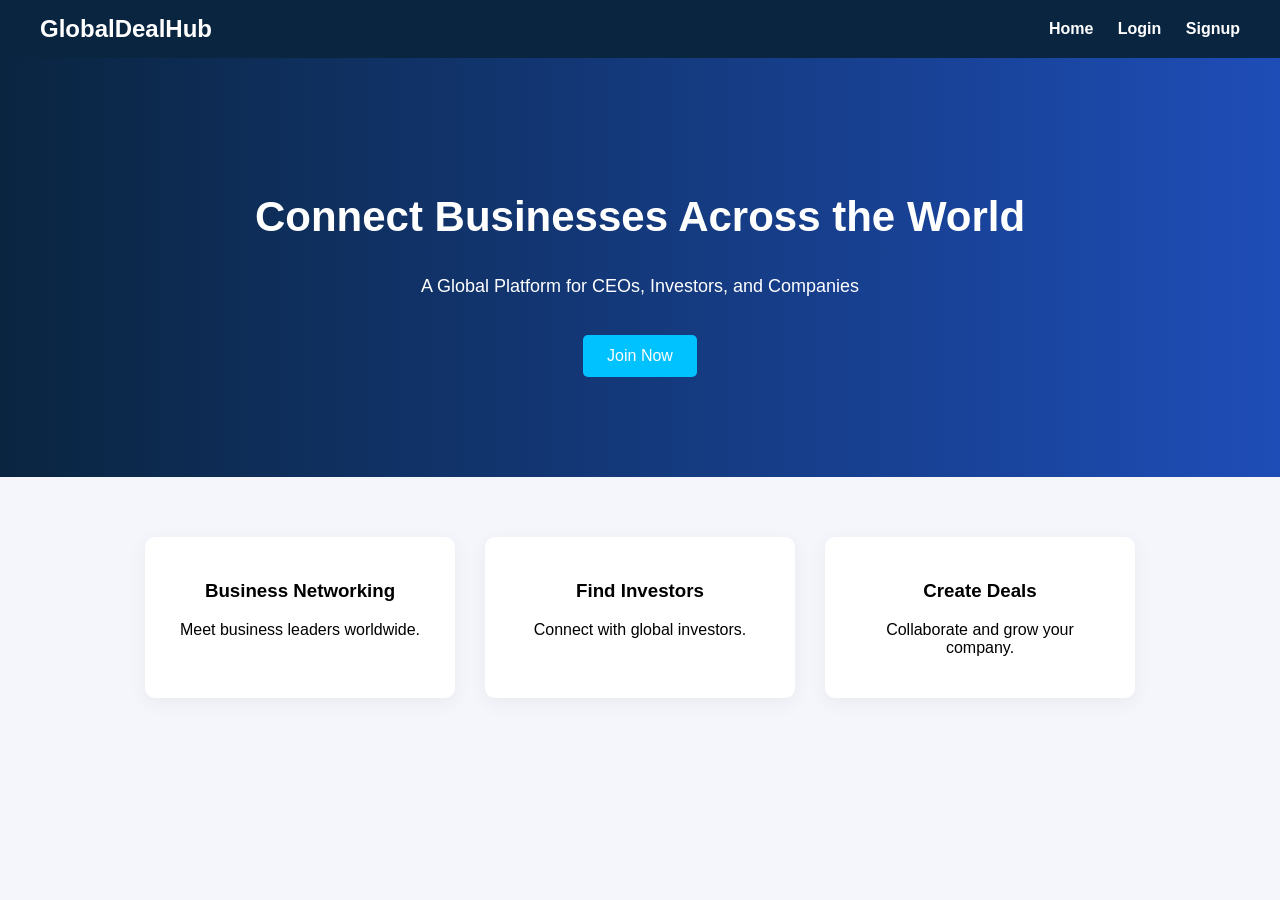
==== index.html @ 50717a5d "Add files via upload GlobalDealHub full platform" ====
<!DOCTYPE html>
<html>
<head>
<title>GlobalDealHub</title>
<link rel="stylesheet" href="style.css">
</head>

<body>

<header>
<div class="logo">GlobalDealHub</div>

<nav>
<a href="index.html">Home</a>
<a href="login.html">Login</a>
<a href="signup.html">Signup</a>
</nav>
</header>

<section class="hero">
<h1>Connect Businesses Across the World</h1>
<p>A Global Platform for CEOs, Investors, and Companies</p>

<a class="btn" href="signup.html">Join Now</a>
</section>

<section class="features">

<div class="card">
<h3>Business Networking</h3>
<p>Meet business leaders worldwide.</p>
</div>

<div class="card">
<h3>Find Investors</h3>
<p>Connect with global investors.</p>
</div>

<div class="card">
<h3>Create Deals</h3>
<p>Collaborate and grow your company.</p>
</div>

</section>

</body>
</html>
---- style.css ----
body {
    margin: 0;
    font-family: Arial, sans-serif;
    background-color: #f4f6fb;
}

/* Header */

header {
    background: #0a2540;
    padding: 15px 40px;
    display: flex;
    justify-content: space-between;
    align-items: center;
    color: white;
}

.logo {
    font-size: 24px;
    font-weight: bold;
}

nav a {
    color: white;
    text-decoration: none;
    margin-left: 20px;
    font-weight: bold;
}

/* Hero Section */

.hero {
    text-align: center;
    padding: 100px 20px;
    background: linear-gradient(to right, #0a2540, #1e4db7);
    color: white;
}

.hero h1 {
    font-size: 42px;
}

.hero p {
    font-size: 18px;
}

.btn {
    margin-top: 20px;
    padding: 12px 24px;
    background: #00c2ff;
    border-radius: 5px;
    color: white;
    text-decoration: none;
    display: inline-block;
}

/* Features */

.features {
    display: flex;
    justify-content: center;
    gap: 30px;
    padding: 60px;
}

.card {
    background: white;
    padding: 25px;
    border-radius: 10px;
    width: 260px;
    text-align: center;
    box-shadow: 0 5px 20px rgba(0,0,0,0.05);
}

/* Auth Pages */

.form-container {
    width: 350px;
    margin: 100px auto;
    background: white;
    padding: 30px;
    border-radius: 10px;
    box-shadow: 0 10px 30px rgba(0,0,0,0.1);
}

input {
    width: 100%;
    padding: 12px;
    margin-top: 10px;
    margin-bottom: 15px;
}

button {
    width: 100%;
    padding: 12px;
    background: #1e4db7;
    color: white;
    border: none;
    cursor: pointer;
}

/* Dashboard */

.dashboard {
    padding: 40px;
}

.dashboard h2 {
    margin-bottom: 20px;
}

.deal-box {
    background: white;
    padding: 20px;
    margin-bottom: 15px;
    border-radius: 8px;
}
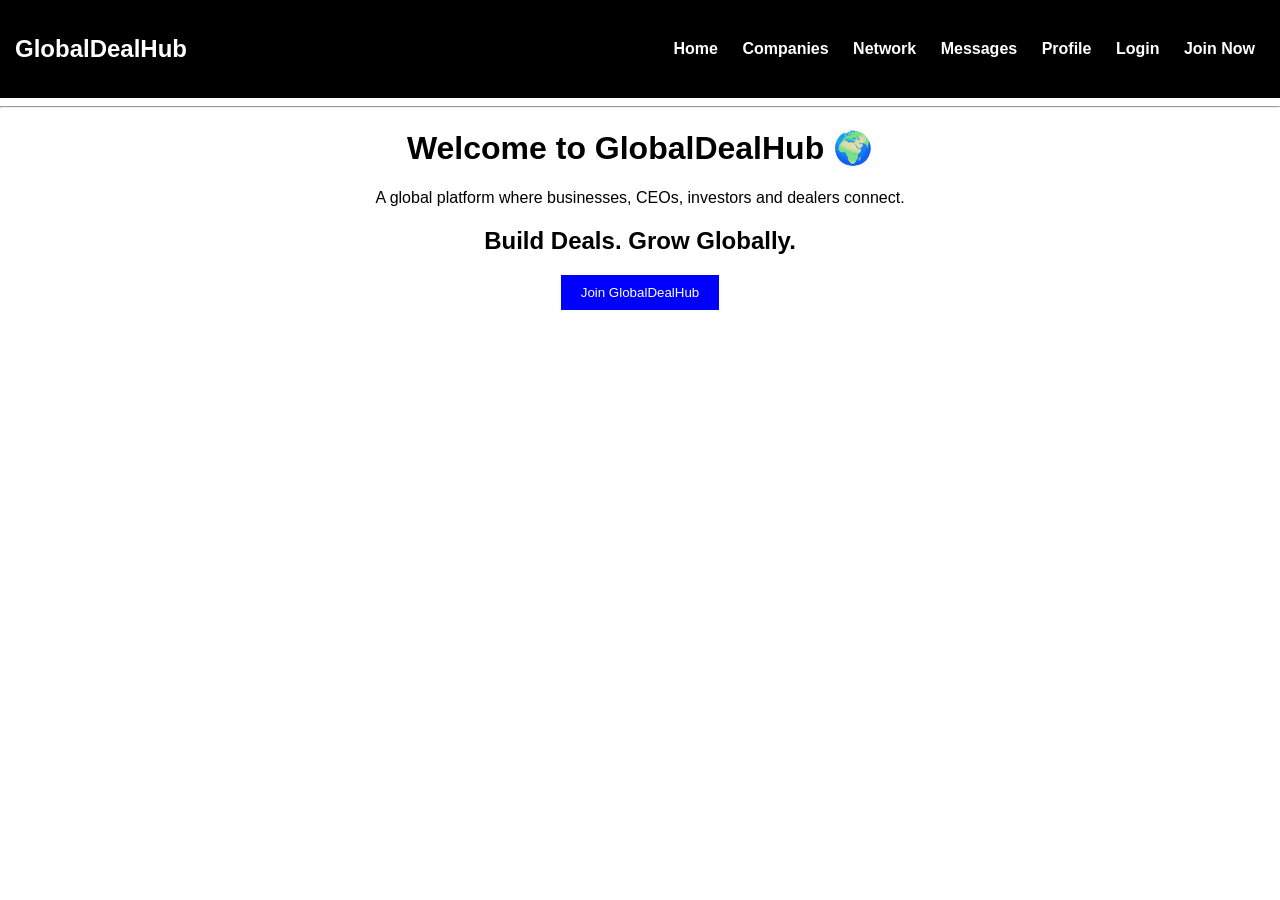
==== commit bc6d8670: "Add files via upload Professional navigation added" ====
--- a/index.html
+++ b/index.html
@@ -7,41 +7,33 @@
 
 <body>
 
-<header>
-<div class="logo">GlobalDealHub</div>
+<!-- Navigation Bar -->
+<nav class="navbar">
+<h2>GlobalDealHub</h2>
 
-<nav>
+<div class="nav-links">
 <a href="index.html">Home</a>
+<a href="companies.html">Companies</a>
+<a href="network.html">Network</a>
+<a href="messages.html">Messages</a>
+<a href="profile.html">Profile</a>
 <a href="login.html">Login</a>
-<a href="signup.html">Signup</a>
+<a href="signup.html">Join Now</a>
+</div>
 </nav>
-</header>
 
-<section class="hero">
-<h1>Connect Businesses Across the World</h1>
-<p>A Global Platform for CEOs, Investors, and Companies</p>
+<hr>
 
-<a class="btn" href="signup.html">Join Now</a>
-</section>
+<h1>Welcome to GlobalDealHub 🌍</h1>
+<p>A global platform where businesses, CEOs, investors and dealers connect.</p>
 
-<section class="features">
+<h2>Build Deals. Grow Globally.</h2>
 
-<div class="card">
-<h3>Business Networking</h3>
-<p>Meet business leaders worldwide.</p>
-</div>
+<a href="signup.html">
+<button>Join GlobalDealHub</button>
+</a>
 
-<div class="card">
-<h3>Find Investors</h3>
-<p>Connect with global investors.</p>
-</div>
-
-<div class="card">
-<h3>Create Deals</h3>
-<p>Collaborate and grow your company.</p>
-</div>
-
-</section>
+<script src="script.js"></script>
 
 </body>
 </html>
--- a/style.css
+++ b/style.css
@@ -1,117 +1,40 @@
 body {
-    margin: 0;
-    font-family: Arial, sans-serif;
-    background-color: #f4f6fb;
+font-family: Arial, sans-serif;
+margin: 0;
+padding: 0;
+text-align: center;
 }
 
-/* Header */
-
-header {
-    background: #0a2540;
-    padding: 15px 40px;
-    display: flex;
-    justify-content: space-between;
-    align-items: center;
-    color: white;
+.navbar {
+background: black;
+color: white;
+padding: 15px;
+display: flex;
+justify-content: space-between;
+align-items: center;
 }
 
-.logo {
-    font-size: 24px;
-    font-weight: bold;
-}
-
-nav a {
-    color: white;
-    text-decoration: none;
-    margin-left: 20px;
-    font-weight: bold;
-}
-
-/* Hero Section */
-
-.hero {
-    text-align: center;
-    padding: 100px 20px;
-    background: linear-gradient(to right, #0a2540, #1e4db7);
-    color: white;
-}
-
-.hero h1 {
-    font-size: 42px;
-}
-
-.hero p {
-    font-size: 18px;
-}
-
-.btn {
-    margin-top: 20px;
-    padding: 12px 24px;
-    background: #00c2ff;
-    border-radius: 5px;
-    color: white;
-    text-decoration: none;
-    display: inline-block;
-}
-
-/* Features */
-
-.features {
-    display: flex;
-    justify-content: center;
-    gap: 30px;
-    padding: 60px;
-}
-
-.card {
-    background: white;
-    padding: 25px;
-    border-radius: 10px;
-    width: 260px;
-    text-align: center;
-    box-shadow: 0 5px 20px rgba(0,0,0,0.05);
-}
-
-/* Auth Pages */
-
-.form-container {
-    width: 350px;
-    margin: 100px auto;
-    background: white;
-    padding: 30px;
-    border-radius: 10px;
-    box-shadow: 0 10px 30px rgba(0,0,0,0.1);
-}
-
-input {
-    width: 100%;
-    padding: 12px;
-    margin-top: 10px;
-    margin-bottom: 15px;
+.nav-links a {
+color: white;
+margin: 10px;
+text-decoration: none;
+font-weight: bold;
 }
 
 button {
-    width: 100%;
-    padding: 12px;
-    background: #1e4db7;
-    color: white;
-    border: none;
-    cursor: pointer;
+padding: 10px 20px;
+background: blue;
+color: white;
+border: none;
+cursor: pointer;
 }
 
-/* Dashboard */
-
-.dashboard {
-    padding: 40px;
+button:hover {
+background: darkblue;
 }
 
-.dashboard h2 {
-    margin-bottom: 20px;
-}
-
-.deal-box {
-    background: white;
-    padding: 20px;
-    margin-bottom: 15px;
-    border-radius: 8px;
+.company-card {
+border: 1px solid #ddd;
+padding: 15px;
+margin: 10px;
 }
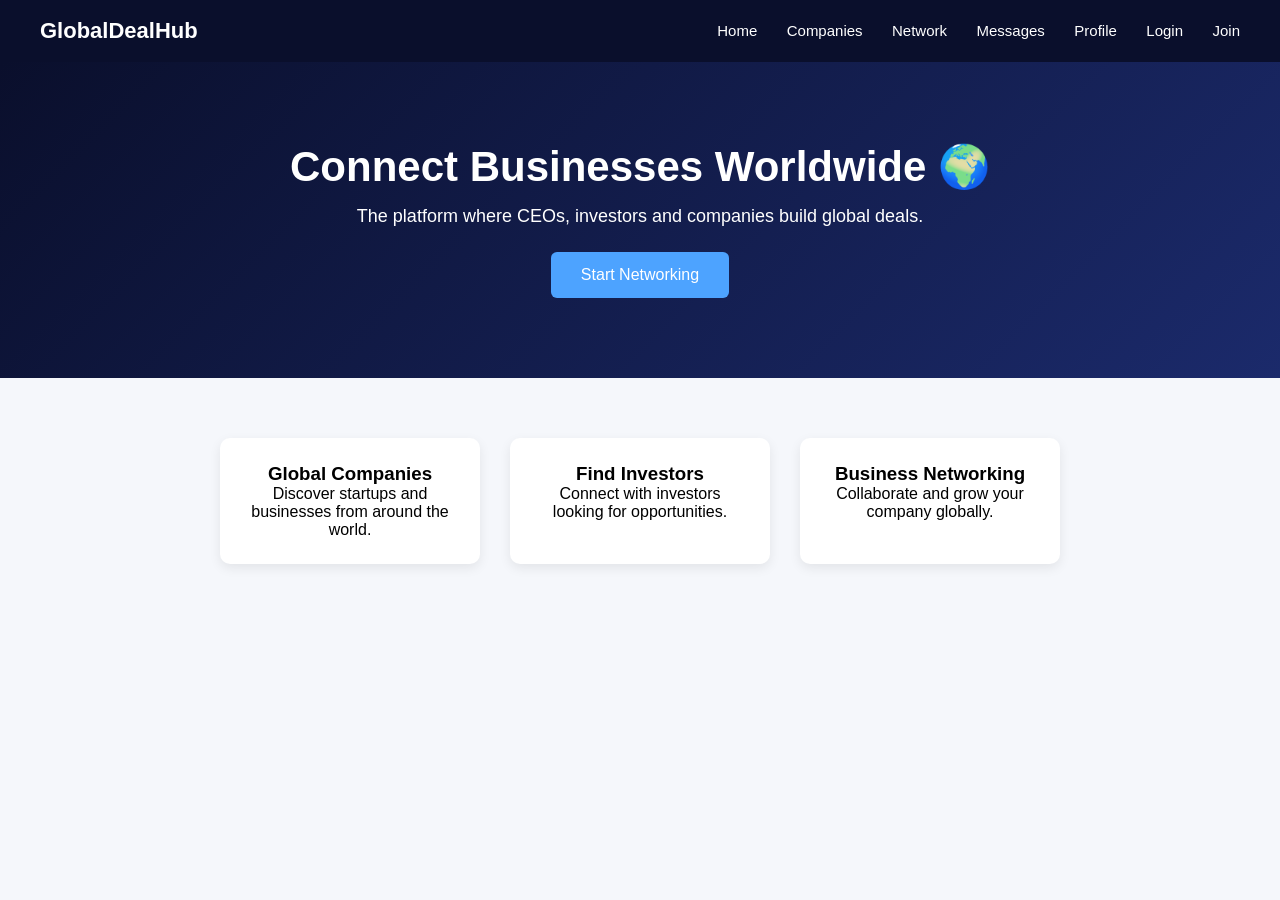
==== commit 3c4598fb: "Add files via upload Professional UI upgrade" ====
--- a/index.html
+++ b/index.html
@@ -7,7 +7,6 @@
 
 <body>
 
-<!-- Navigation Bar -->
 <nav class="navbar">
 <h2>GlobalDealHub</h2>
 
@@ -18,20 +17,37 @@
 <a href="messages.html">Messages</a>
 <a href="profile.html">Profile</a>
 <a href="login.html">Login</a>
-<a href="signup.html">Join Now</a>
+<a href="signup.html">Join</a>
 </div>
 </nav>
 
-<hr>
-
-<h1>Welcome to GlobalDealHub 🌍</h1>
-<p>A global platform where businesses, CEOs, investors and dealers connect.</p>
-
-<h2>Build Deals. Grow Globally.</h2>
+<section class="hero">
+<h1>Connect Businesses Worldwide 🌍</h1>
+<p>The platform where CEOs, investors and companies build global deals.</p>
 
 <a href="signup.html">
-<button>Join GlobalDealHub</button>
+<button>Start Networking</button>
 </a>
+</section>
+
+<section class="features">
+
+<div class="feature-card">
+<h3>Global Companies</h3>
+<p>Discover startups and businesses from around the world.</p>
+</div>
+
+<div class="feature-card">
+<h3>Find Investors</h3>
+<p>Connect with investors looking for opportunities.</p>
+</div>
+
+<div class="feature-card">
+<h3>Business Networking</h3>
+<p>Collaborate and grow your company globally.</p>
+</div>
+
+</section>
 
 <script src="script.js"></script>
 
--- a/style.css
+++ b/style.css
@@ -1,40 +1,100 @@
-body {
-font-family: Arial, sans-serif;
+* {
 margin: 0;
 padding: 0;
-text-align: center;
+box-sizing: border-box;
+font-family: 'Segoe UI', Arial, sans-serif;
 }
 
+body {
+background: #f5f7fb;
+}
+
+/* NAVBAR */
 .navbar {
-background: black;
+background: #0a0f2c;
 color: white;
-padding: 15px;
+padding: 18px 40px;
 display: flex;
 justify-content: space-between;
 align-items: center;
 }
 
+.navbar h2 {
+font-size: 22px;
+}
+
 .nav-links a {
 color: white;
-margin: 10px;
+margin-left: 25px;
 text-decoration: none;
-font-weight: bold;
+font-size: 15px;
+transition: 0.3s;
 }
 
-button {
-padding: 10px 20px;
-background: blue;
+.nav-links a:hover {
+color: #4da3ff;
+}
+
+/* HERO SECTION */
+.hero {
+padding: 80px 20px;
+text-align: center;
+background: linear-gradient(135deg,#0a0f2c,#1b2a6b);
 color: white;
+}
+
+.hero h1 {
+font-size: 42px;
+margin-bottom: 15px;
+}
+
+.hero p {
+font-size: 18px;
+margin-bottom: 25px;
+}
+
+.hero button {
+padding: 14px 30px;
+background: #4da3ff;
 border: none;
+color: white;
+font-size: 16px;
+border-radius: 6px;
 cursor: pointer;
 }
 
-button:hover {
-background: darkblue;
+.hero button:hover {
+background: #2c86e8;
 }
 
+/* FEATURE SECTION */
+.features {
+display: flex;
+justify-content: center;
+gap: 30px;
+padding: 60px 20px;
+flex-wrap: wrap;
+}
+
+.feature-card {
+background: white;
+padding: 25px;
+width: 260px;
+border-radius: 10px;
+box-shadow: 0 4px 12px rgba(0,0,0,0.08);
+text-align: center;
+transition: 0.3s;
+}
+
+.feature-card:hover {
+transform: translateY(-5px);
+}
+
+/* COMPANY CARDS */
 .company-card {
-border: 1px solid #ddd;
-padding: 15px;
-margin: 10px;
+background: white;
+padding: 20px;
+margin: 15px;
+border-radius: 8px;
+box-shadow: 0 3px 10px rgba(0,0,0,0.08);
 }
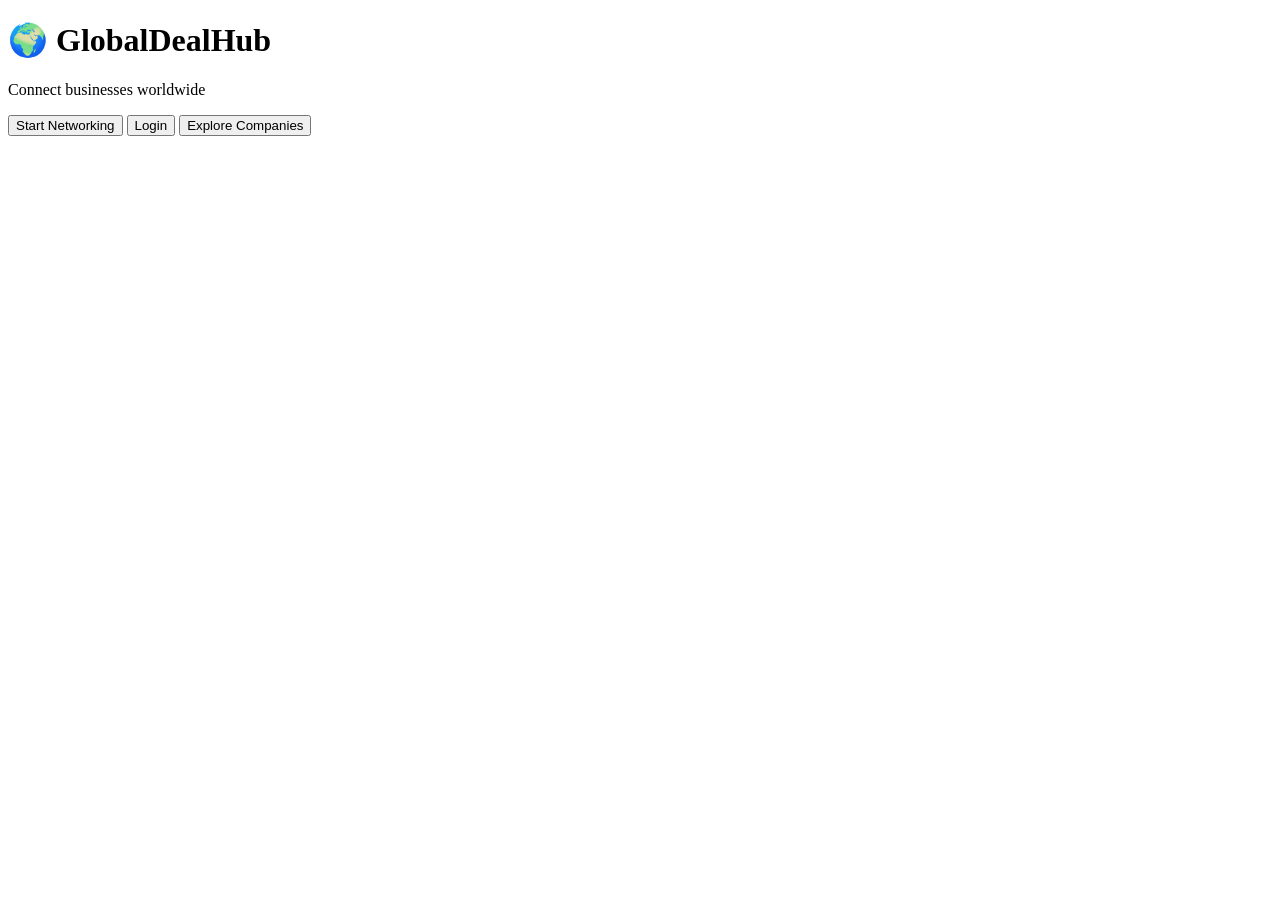
==== commit d4c0fd26: "Update index.html" ====
--- a/index.html
+++ b/index.html
@@ -7,49 +7,14 @@
 
 <body>
 
-<nav class="navbar">
-<h2>GlobalDealHub</h2>
+<h1>🌍 GlobalDealHub</h1>
+<p>Connect businesses worldwide</p>
 
-<div class="nav-links">
-<a href="index.html">Home</a>
-<a href="companies.html">Companies</a>
-<a href="network.html">Network</a>
-<a href="messages.html">Messages</a>
-<a href="profile.html">Profile</a>
-<a href="login.html">Login</a>
-<a href="signup.html">Join</a>
-</div>
-</nav>
-
-<section class="hero">
-<h1>Connect Businesses Worldwide 🌍</h1>
-<p>The platform where CEOs, investors and companies build global deals.</p>
-
-<a href="signup.html">
-<button>Start Networking</button>
-</a>
-</section>
-
-<section class="features">
-
-<div class="feature-card">
-<h3>Global Companies</h3>
-<p>Discover startups and businesses from around the world.</p>
-</div>
-
-<div class="feature-card">
-<h3>Find Investors</h3>
-<p>Connect with investors looking for opportunities.</p>
-</div>
-
-<div class="feature-card">
-<h3>Business Networking</h3>
-<p>Collaborate and grow your company globally.</p>
-</div>
-
-</section>
+<button onclick="goSignup()">Start Networking</button>
+<button onclick="goLogin()">Login</button>
+<button onclick="goCompanies()">Explore Companies</button>
 
 <script src="script.js"></script>
 
 </body>
-</html>+</html>
--- a/style.css
+++ b/style.css
@@ -1,100 +1,16 @@
-* {
-margin: 0;
-padding: 0;
-box-sizing: border-box;
-font-family: 'Segoe UI', Arial, sans-serif;
+.chat-container {
+width: 400px;
+margin: auto;
+padding: 20px;
+background: white;
+border-radius: 10px;
+box-shadow: 0 5px 15px rgba(0,0,0,0.1);
 }
 
-body {
-background: #f5f7fb;
+#chatBox {
+margin-top: 20px;
+height: 200px;
+overflow-y: auto;
+border: 1px solid #ddd;
+padding: 10px;
 }
-
-/* NAVBAR */
-.navbar {
-background: #0a0f2c;
-color: white;
-padding: 18px 40px;
-display: flex;
-justify-content: space-between;
-align-items: center;
-}
-
-.navbar h2 {
-font-size: 22px;
-}
-
-.nav-links a {
-color: white;
-margin-left: 25px;
-text-decoration: none;
-font-size: 15px;
-transition: 0.3s;
-}
-
-.nav-links a:hover {
-color: #4da3ff;
-}
-
-/* HERO SECTION */
-.hero {
-padding: 80px 20px;
-text-align: center;
-background: linear-gradient(135deg,#0a0f2c,#1b2a6b);
-color: white;
-}
-
-.hero h1 {
-font-size: 42px;
-margin-bottom: 15px;
-}
-
-.hero p {
-font-size: 18px;
-margin-bottom: 25px;
-}
-
-.hero button {
-padding: 14px 30px;
-background: #4da3ff;
-border: none;
-color: white;
-font-size: 16px;
-border-radius: 6px;
-cursor: pointer;
-}
-
-.hero button:hover {
-background: #2c86e8;
-}
-
-/* FEATURE SECTION */
-.features {
-display: flex;
-justify-content: center;
-gap: 30px;
-padding: 60px 20px;
-flex-wrap: wrap;
-}
-
-.feature-card {
-background: white;
-padding: 25px;
-width: 260px;
-border-radius: 10px;
-box-shadow: 0 4px 12px rgba(0,0,0,0.08);
-text-align: center;
-transition: 0.3s;
-}
-
-.feature-card:hover {
-transform: translateY(-5px);
-}
-
-/* COMPANY CARDS */
-.company-card {
-background: white;
-padding: 20px;
-margin: 15px;
-border-radius: 8px;
-box-shadow: 0 3px 10px rgba(0,0,0,0.08);
-}
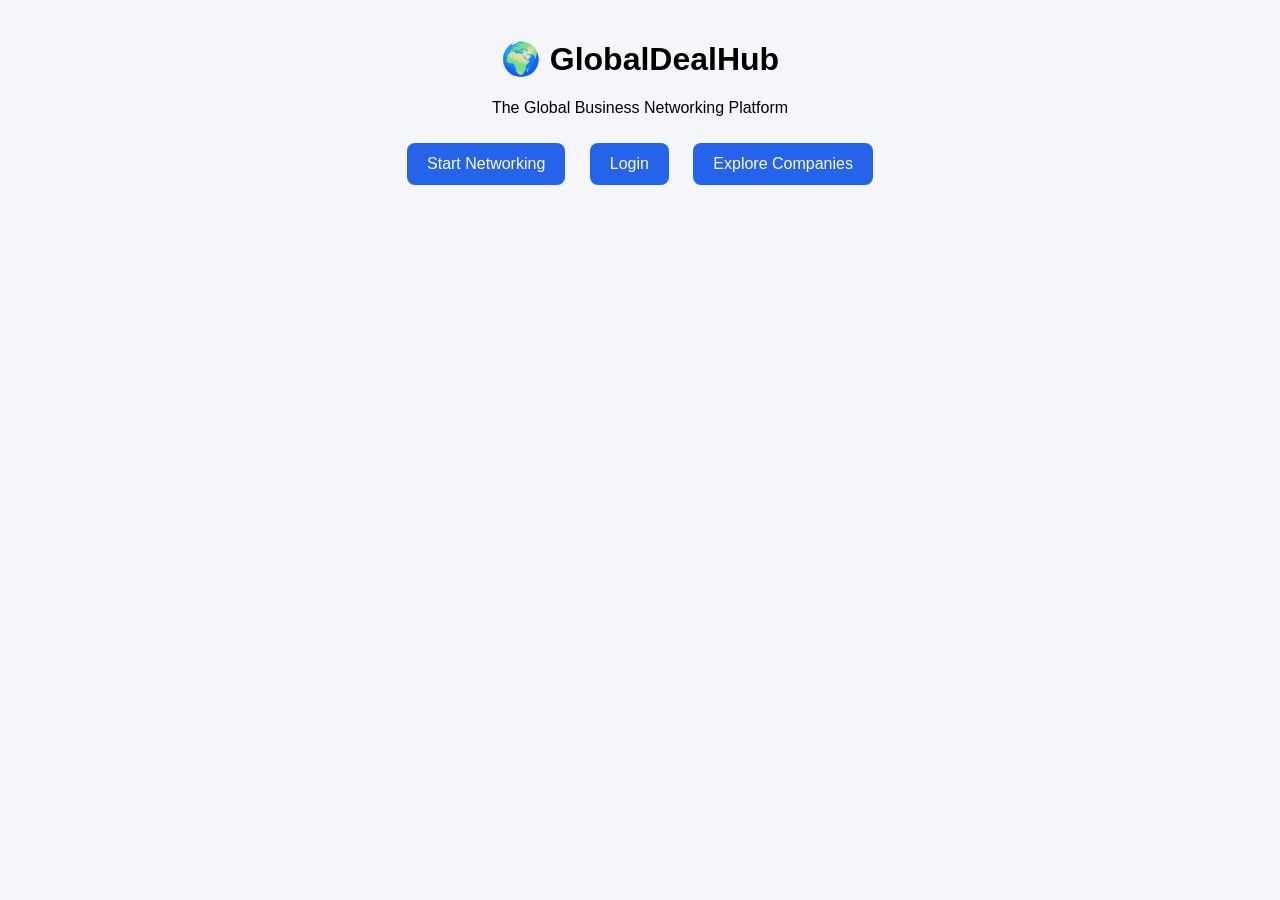
==== commit 9f203f68: "Update index.html" ====
--- a/index.html
+++ b/index.html
@@ -7,12 +7,18 @@
 
 <body>
 
+<div class="hero">
+
 <h1>🌍 GlobalDealHub</h1>
-<p>Connect businesses worldwide</p>
+<p>The Global Business Networking Platform</p>
 
-<button onclick="goSignup()">Start Networking</button>
-<button onclick="goLogin()">Login</button>
-<button onclick="goCompanies()">Explore Companies</button>
+<div class="buttons">
+<button onclick="startNetworking()">Start Networking</button>
+<button onclick="openLogin()">Login</button>
+<button onclick="openCompanies()">Explore Companies</button>
+</div>
+
+</div>
 
 <script src="script.js"></script>
 
--- a/style.css
+++ b/style.css
@@ -1,16 +1,60 @@
-.chat-container {
-width: 400px;
-margin: auto;
-padding: 20px;
-background: white;
-border-radius: 10px;
-box-shadow: 0 5px 15px rgba(0,0,0,0.1);
+body {
+font-family: Arial, sans-serif;
+background: #f4f6f9;
+margin: 0;
+padding: 0;
+text-align: center;
 }
 
-#chatBox {
-margin-top: 20px;
-height: 200px;
-overflow-y: auto;
-border: 1px solid #ddd;
+h1 {
+margin-top: 40px;
+}
+
+button {
+background: #2563eb;
+color: white;
+border: none;
+padding: 12px 20px;
+margin: 10px;
+border-radius: 8px;
+font-size: 16px;
+cursor: pointer;
+transition: 0.3s;
+}
+
+button:hover {
+background: #1e40af;
+transform: scale(1.05);
+}
+
+input {
 padding: 10px;
+width: 220px;
+border-radius: 6px;
+border: 1px solid #ccc;
 }
+
+.chat-container {
+width: 420px;
+margin: auto;
+background: white;
+padding: 20px;
+border-radius: 12px;
+box-shadow: 0 8px 20px rgba(0,0,0,0.1);
+}
+
+.company-card,
+.profile-card {
+background: white;
+padding: 20px;
+border-radius: 12px;
+box-shadow: 0 5px 15px rgba(0,0,0,0.08);
+}
+
+.companies-container,
+.network-container {
+display: grid;
+grid-template-columns: repeat(auto-fit, minmax(250px, 1fr));
+gap: 20px;
+padding: 30px;
+}
